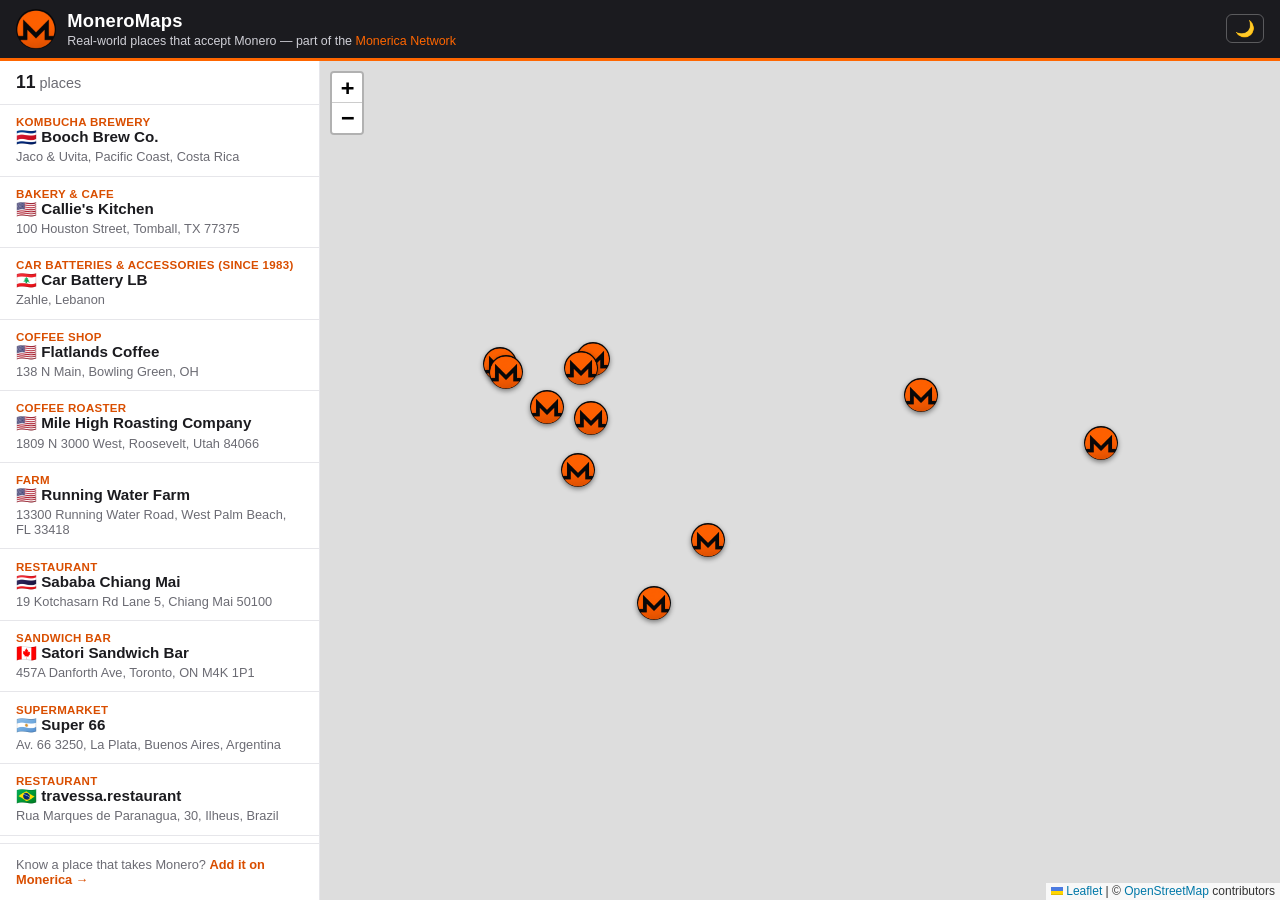
==== index.html @ b726f9e1 "Initial commit: MoneroMaps static site Interactive Leaflet/OpenStreetMap map of real-world Monero-ac" ====
<!doctype html>
<html lang="en">
<head>
  <meta charset="utf-8" />
  <meta name="viewport" content="width=device-width, initial-scale=1" />
  <script>(function(){try{var t=localStorage.getItem("mm-theme");if(t==="dark"||t==="light")document.documentElement.setAttribute("data-theme",t);}catch(e){}})();</script>
  <title>MoneroMaps — Monero-accepting places you can visit</title>
  <meta name="description" content="An interactive map of real-world businesses that accept Monero (XMR). Part of the Monerica Network." />
  <link rel="icon" href="/favicon.ico" sizes="any" />
  <link rel="icon" type="image/png" sizes="32x32" href="/img/favicon-32.png" />
  <link rel="apple-touch-icon" href="/img/apple-touch-icon.png" />
  <link rel="stylesheet" href="vendor/leaflet/leaflet.css" />
  <link rel="stylesheet" href="css/style.css" />
</head>
<body>
  <header class="mm-header">
    <div class="mm-brand">
      <img class="mm-logo" src="img/monero-logo.png" alt="Monero" width="40" height="40" />
      <div>
        <h1>MoneroMaps</h1>
        <p class="mm-tag">Real-world places that accept Monero — part of the
          <a href="/network.html">Monerica Network</a></p>
      </div>
    </div>
    <div class="mm-header-actions">
      <button id="mm-theme-toggle" class="mm-theme-btn" type="button" aria-label="Toggle dark mode">🌙</button>
      <button id="mm-toggle" class="mm-toggle" aria-label="Toggle list">☰ Places</button>
    </div>
  </header>

  <div class="mm-layout">
    <aside id="mm-panel" class="mm-panel">
      <div class="mm-panel-head">
        <strong id="mm-count">Loading…</strong> places
      </div>
      <ul id="mm-list" class="mm-list"></ul>

      <section class="mm-sponsors" id="mm-sponsors" hidden>
        <div class="mm-sponsors-label">
          Sponsors <span>· they keep the Monerica Network free</span>
        </div>
        <div class="mm-sponsor-track" id="mm-sponsor-track"></div>
        <a class="mm-sponsors-cta" href="/sponsors.html">See all sponsors →</a>
      </section>

      <div class="mm-panel-foot">
        Know a place that takes Monero?
        <a href="https://app.monerica.com/submit" target="_blank" rel="noopener">Add it on Monerica →</a>
      </div>
    </aside>
    <main id="mm-map" class="mm-map" aria-label="Map of Monero-accepting businesses"></main>
  </div>

  <script src="vendor/leaflet/leaflet.js"></script>
  <script src="js/app.js"></script>
  <script src="js/sponsors.js"></script>
  <script src="js/theme.js"></script>
</body>
</html>
---- vendor/leaflet/leaflet.css ----
/* required styles */

.leaflet-pane,
.leaflet-tile,
.leaflet-marker-icon,
.leaflet-marker-shadow,
.leaflet-tile-container,
.leaflet-pane > svg,
.leaflet-pane > canvas,
.leaflet-zoom-box,
.leaflet-image-layer,
.leaflet-layer {
	position: absolute;
	left: 0;
	top: 0;
	}
.leaflet-container {
	overflow: hidden;
	}
.leaflet-tile,
.leaflet-marker-icon,
.leaflet-marker-shadow {
	-webkit-user-select: none;
	   -moz-user-select: none;
	        user-select: none;
	  -webkit-user-drag: none;
	}
/* Prevents IE11 from highlighting tiles in blue */
.leaflet-tile::selection {
	background: transparent;
}
/* Safari renders non-retina tile on retina better with this, but Chrome is worse */
.leaflet-safari .leaflet-tile {
	image-rendering: -webkit-optimize-contrast;
	}
/* hack that prevents hw layers "stretching" when loading new tiles */
.leaflet-safari .leaflet-tile-container {
	width: 1600px;
	height: 1600px;
	-webkit-transform-origin: 0 0;
	}
.leaflet-marker-icon,
.leaflet-marker-shadow {
	display: block;
	}
/* .leaflet-container svg: reset svg max-width decleration shipped in Joomla! (joomla.org) 3.x */
/* .leaflet-container img: map is broken in FF if you have max-width: 100% on tiles */
.leaflet-container .leaflet-overlay-pane svg {
	max-width: none !important;
	max-height: none !important;
	}
.leaflet-container .leaflet-marker-pane img,
.leaflet-container .leaflet-shadow-pane img,
.leaflet-container .leaflet-tile-pane img,
.leaflet-container img.leaflet-image-layer,
.leaflet-container .leaflet-tile {
	max-width: none !important;
	max-height: none !important;
	width: auto;
	padding: 0;
	}

.leaflet-container img.leaflet-tile {
	/* See: https://bugs.chromium.org/p/chromium/issues/detail?id=600120 */
	mix-blend-mode: plus-lighter;
}

.leaflet-container.leaflet-touch-zoom {
	-ms-touch-action: pan-x pan-y;
	touch-action: pan-x pan-y;
	}
.leaflet-container.leaflet-touch-drag {
	-ms-touch-action: pinch-zoom;
	/* Fallback for FF which doesn't support pinch-zoom */
	touch-action: none;
	touch-action: pinch-zoom;
}
.leaflet-container.leaflet-touch-drag.leaflet-touch-zoom {
	-ms-touch-action: none;
	touch-action: none;
}
.leaflet-container {
	-webkit-tap-highlight-color: transparent;
}
.leaflet-container a {
	-webkit-tap-highlight-color: rgba(51, 181, 229, 0.4);
}
.leaflet-tile {
	filter: inherit;
	visibility: hidden;
	}
.leaflet-tile-loaded {
	visibility: inherit;
	}
.leaflet-zoom-box {
	width: 0;
	height: 0;
	-moz-box-sizing: border-box;
	     box-sizing: border-box;
	z-index: 800;
	}
/* workaround for https://bugzilla.mozilla.org/show_bug.cgi?id=888319 */
.leaflet-overlay-pane svg {
	-moz-user-select: none;
	}

.leaflet-pane         { z-index: 400; }

.leaflet-tile-pane    { z-index: 200; }
.leaflet-overlay-pane { z-index: 400; }
.leaflet-shadow-pane  { z-index: 500; }
.leaflet-marker-pane  { z-index: 600; }
.leaflet-tooltip-pane   { z-index: 650; }
.leaflet-popup-pane   { z-index: 700; }

.leaflet-map-pane canvas { z-index: 100; }
.leaflet-map-pane svg    { z-index: 200; }

.leaflet-vml-shape {
	width: 1px;
	height: 1px;
	}
.lvml {
	behavior: url(#default#VML);
	display: inline-block;
	position: absolute;
	}


/* control positioning */

.leaflet-control {
	position: relative;
	z-index: 800;
	pointer-events: visiblePainted; /* IE 9-10 doesn't have auto */
	pointer-events: auto;
	}
.leaflet-top,
.leaflet-bottom {
	position: absolute;
	z-index: 1000;
	pointer-events: none;
	}
.leaflet-top {
	top: 0;
	}
.leaflet-right {
	right: 0;
	}
.leaflet-bottom {
	bottom: 0;
	}
.leaflet-left {
	left: 0;
	}
.leaflet-control {
	float: left;
	clear: both;
	}
.leaflet-right .leaflet-control {
	float: right;
	}
.leaflet-top .leaflet-control {
	margin-top: 10px;
	}
.leaflet-bottom .leaflet-control {
	margin-bottom: 10px;
	}
.leaflet-left .leaflet-control {
	margin-left: 10px;
	}
.leaflet-right .leaflet-control {
	margin-right: 10px;
	}


/* zoom and fade animations */

.leaflet-fade-anim .leaflet-popup {
	opacity: 0;
	-webkit-transition: opacity 0.2s linear;
	   -moz-transition: opacity 0.2s linear;
	        transition: opacity 0.2s linear;
	}
.leaflet-fade-anim .leaflet-map-pane .leaflet-popup {
	opacity: 1;
	}
.leaflet-zoom-animated {
	-webkit-transform-origin: 0 0;
	    -ms-transform-origin: 0 0;
	        transform-origin: 0 0;
	}
svg.leaflet-zoom-animated {
	will-change: transform;
}

.leaflet-zoom-anim .leaflet-zoom-animated {
	-webkit-transition: -webkit-transform 0.25s cubic-bezier(0,0,0.25,1);
	   -moz-transition:    -moz-transform 0.25s cubic-bezier(0,0,0.25,1);
	        transition:         transform 0.25s cubic-bezier(0,0,0.25,1);
	}
.leaflet-zoom-anim .leaflet-tile,
.leaflet-pan-anim .leaflet-tile {
	-webkit-transition: none;
	   -moz-transition: none;
	        transition: none;
	}

.leaflet-zoom-anim .leaflet-zoom-hide {
	visibility: hidden;
	}


/* cursors */

.leaflet-interactive {
	cursor: pointer;
	}
.leaflet-grab {
	cursor: -webkit-grab;
	cursor:    -moz-grab;
	cursor:         grab;
	}
.leaflet-crosshair,
.leaflet-crosshair .leaflet-interactive {
	cursor: crosshair;
	}
.leaflet-popup-pane,
.leaflet-control {
	cursor: auto;
	}
.leaflet-dragging .leaflet-grab,
.leaflet-dragging .leaflet-grab .leaflet-interactive,
.leaflet-dragging .leaflet-marker-draggable {
	cursor: move;
	cursor: -webkit-grabbing;
	cursor:    -moz-grabbing;
	cursor:         grabbing;
	}

/* marker & overlays interactivity */
.leaflet-marker-icon,
.leaflet-marker-shadow,
.leaflet-image-layer,
.leaflet-pane > svg path,
.leaflet-tile-container {
	pointer-events: none;
	}

.leaflet-marker-icon.leaflet-interactive,
.leaflet-image-layer.leaflet-interactive,
.leaflet-pane > svg path.leaflet-interactive,
svg.leaflet-image-layer.leaflet-interactive path {
	pointer-events: visiblePainted; /* IE 9-10 doesn't have auto */
	pointer-events: auto;
	}

/* visual tweaks */

.leaflet-container {
	background: #ddd;
	outline-offset: 1px;
	}
.leaflet-container a {
	color: #0078A8;
	}
.leaflet-zoom-box {
	border: 2px dotted #38f;
	background: rgba(255,255,255,0.5);
	}


/* general typography */
.leaflet-container {
	font-family: "Helvetica Neue", Arial, Helvetica, sans-serif;
	font-size: 12px;
	font-size: 0.75rem;
	line-height: 1.5;
	}


/* general toolbar styles */

.leaflet-bar {
	box-shadow: 0 1px 5px rgba(0,0,0,0.65);
	border-radius: 4px;
	}
.leaflet-bar a {
	background-color: #fff;
	border-bottom: 1px solid #ccc;
	width: 26px;
	height: 26px;
	line-height: 26px;
	display: block;
	text-align: center;
	text-decoration: none;
	color: black;
	}
.leaflet-bar a,
.leaflet-control-layers-toggle {
	background-position: 50% 50%;
	background-repeat: no-repeat;
	display: block;
	}
.leaflet-bar a:hover,
.leaflet-bar a:focus {
	background-color: #f4f4f4;
	}
.leaflet-bar a:first-child {
	border-top-left-radius: 4px;
	border-top-right-radius: 4px;
	}
.leaflet-bar a:last-child {
	border-bottom-left-radius: 4px;
	border-bottom-right-radius: 4px;
	border-bottom: none;
	}
.leaflet-bar a.leaflet-disabled {
	cursor: default;
	background-color: #f4f4f4;
	color: #bbb;
	}

.leaflet-touch .leaflet-bar a {
	width: 30px;
	height: 30px;
	line-height: 30px;
	}
.leaflet-touch .leaflet-bar a:first-child {
	border-top-left-radius: 2px;
	border-top-right-radius: 2px;
	}
.leaflet-touch .leaflet-bar a:last-child {
	border-bottom-left-radius: 2px;
	border-bottom-right-radius: 2px;
	}

/* zoom control */

.leaflet-control-zoom-in,
.leaflet-control-zoom-out {
	font: bold 18px 'Lucida Console', Monaco, monospace;
	text-indent: 1px;
	}

.leaflet-touch .leaflet-control-zoom-in, .leaflet-touch .leaflet-control-zoom-out  {
	font-size: 22px;
	}


/* layers control */

.leaflet-control-layers {
	box-shadow: 0 1px 5px rgba(0,0,0,0.4);
	background: #fff;
	border-radius: 5px;
	}
.leaflet-control-layers-toggle {
	background-image: url(images/layers.png);
	width: 36px;
	height: 36px;
	}
.leaflet-retina .leaflet-control-layers-toggle {
	background-image: url(images/layers-2x.png);
	background-size: 26px 26px;
	}
.leaflet-touch .leaflet-control-layers-toggle {
	width: 44px;
	height: 44px;
	}
.leaflet-control-layers .leaflet-control-layers-list,
.leaflet-control-layers-expanded .leaflet-control-layers-toggle {
	display: none;
	}
.leaflet-control-layers-expanded .leaflet-control-layers-list {
	display: block;
	position: relative;
	}
.leaflet-control-layers-expanded {
	padding: 6px 10px 6px 6px;
	color: #333;
	background: #fff;
	}
.leaflet-control-layers-scrollbar {
	overflow-y: scroll;
	overflow-x: hidden;
	padding-right: 5px;
	}
.leaflet-control-layers-selector {
	margin-top: 2px;
	position: relative;
	top: 1px;
	}
.leaflet-control-layers label {
	display: block;
	font-size: 13px;
	font-size: 1.08333em;
	}
.leaflet-control-layers-separator {
	height: 0;
	border-top: 1px solid #ddd;
	margin: 5px -10px 5px -6px;
	}

/* Default icon URLs */
.leaflet-default-icon-path { /* used only in path-guessing heuristic, see L.Icon.Default */
	background-image: url(images/marker-icon.png);
	}


/* attribution and scale controls */

.leaflet-container .leaflet-control-attribution {
	background: #fff;
	background: rgba(255, 255, 255, 0.8);
	margin: 0;
	}
.leaflet-control-attribution,
.leaflet-control-scale-line {
	padding: 0 5px;
	color: #333;
	line-height: 1.4;
	}
.leaflet-control-attribution a {
	text-decoration: none;
	}
.leaflet-control-attribution a:hover,
.leaflet-control-attribution a:focus {
	text-decoration: underline;
	}
.leaflet-attribution-flag {
	display: inline !important;
	vertical-align: baseline !important;
	width: 1em;
	height: 0.6669em;
	}
.leaflet-left .leaflet-control-scale {
	margin-left: 5px;
	}
.leaflet-bottom .leaflet-control-scale {
	margin-bottom: 5px;
	}
.leaflet-control-scale-line {
	border: 2px solid #777;
	border-top: none;
	line-height: 1.1;
	padding: 2px 5px 1px;
	white-space: nowrap;
	-moz-box-sizing: border-box;
	     box-sizing: border-box;
	background: rgba(255, 255, 255, 0.8);
	text-shadow: 1px 1px #fff;
	}
.leaflet-control-scale-line:not(:first-child) {
	border-top: 2px solid #777;
	border-bottom: none;
	margin-top: -2px;
	}
.leaflet-control-scale-line:not(:first-child):not(:last-child) {
	border-bottom: 2px solid #777;
	}

.leaflet-touch .leaflet-control-attribution,
.leaflet-touch .leaflet-control-layers,
.leaflet-touch .leaflet-bar {
	box-shadow: none;
	}
.leaflet-touch .leaflet-control-layers,
.leaflet-touch .leaflet-bar {
	border: 2px solid rgba(0,0,0,0.2);
	background-clip: padding-box;
	}


/* popup */

.leaflet-popup {
	position: absolute;
	text-align: center;
	margin-bottom: 20px;
	}
.leaflet-popup-content-wrapper {
	padding: 1px;
	text-align: left;
	border-radius: 12px;
	}
.leaflet-popup-content {
	margin: 13px 24px 13px 20px;
	line-height: 1.3;
	font-size: 13px;
	font-size: 1.08333em;
	min-height: 1px;
	}
.leaflet-popup-content p {
	margin: 17px 0;
	margin: 1.3em 0;
	}
.leaflet-popup-tip-container {
	width: 40px;
	height: 20px;
	position: absolute;
	left: 50%;
	margin-top: -1px;
	margin-left: -20px;
	overflow: hidden;
	pointer-events: none;
	}
.leaflet-popup-tip {
	width: 17px;
	height: 17px;
	padding: 1px;

	margin: -10px auto 0;
	pointer-events: auto;

	-webkit-transform: rotate(45deg);
	   -moz-transform: rotate(45deg);
	    -ms-transform: rotate(45deg);
	        transform: rotate(45deg);
	}
.leaflet-popup-content-wrapper,
.leaflet-popup-tip {
	background: white;
	color: #333;
	box-shadow: 0 3px 14px rgba(0,0,0,0.4);
	}
.leaflet-container a.leaflet-popup-close-button {
	position: absolute;
	top: 0;
	right: 0;
	border: none;
	text-align: center;
	width: 24px;
	height: 24px;
	font: 16px/24px Tahoma, Verdana, sans-serif;
	color: #757575;
	text-decoration: none;
	background: transparent;
	}
.leaflet-container a.leaflet-popup-close-button:hover,
.leaflet-container a.leaflet-popup-close-button:focus {
	color: #585858;
	}
.leaflet-popup-scrolled {
	overflow: auto;
	}

.leaflet-oldie .leaflet-popup-content-wrapper {
	-ms-zoom: 1;
	}
.leaflet-oldie .leaflet-popup-tip {
	width: 24px;
	margin: 0 auto;

	-ms-filter: "progid:DXImageTransform.Microsoft.Matrix(M11=0.70710678, M12=0.70710678, M21=-0.70710678, M22=0.70710678)";
	filter: progid:DXImageTransform.Microsoft.Matrix(M11=0.70710678, M12=0.70710678, M21=-0.70710678, M22=0.70710678);
	}

.leaflet-oldie .leaflet-control-zoom,
.leaflet-oldie .leaflet-control-layers,
.leaflet-oldie .leaflet-popup-content-wrapper,
.leaflet-oldie .leaflet-popup-tip {
	border: 1px solid #999;
	}


/* div icon */

.leaflet-div-icon {
	background: #fff;
	border: 1px solid #666;
	}


/* Tooltip */
/* Base styles for the element that has a tooltip */
.leaflet-tooltip {
	position: absolute;
	padding: 6px;
	background-color: #fff;
	border: 1px solid #fff;
	border-radius: 3px;
	color: #222;
	white-space: nowrap;
	-webkit-user-select: none;
	-moz-user-select: none;
	-ms-user-select: none;
	user-select: none;
	pointer-events: none;
	box-shadow: 0 1px 3px rgba(0,0,0,0.4);
	}
.leaflet-tooltip.leaflet-interactive {
	cursor: pointer;
	pointer-events: auto;
	}
.leaflet-tooltip-top:before,
.leaflet-tooltip-bottom:before,
.leaflet-tooltip-left:before,
.leaflet-tooltip-right:before {
	position: absolute;
	pointer-events: none;
	border: 6px solid transparent;
	background: transparent;
	content: "";
	}

/* Directions */

.leaflet-tooltip-bottom {
	margin-top: 6px;
}
.leaflet-tooltip-top {
	margin-top: -6px;
}
.leaflet-tooltip-bottom:before,
.leaflet-tooltip-top:before {
	left: 50%;
	margin-left: -6px;
	}
.leaflet-tooltip-top:before {
	bottom: 0;
	margin-bottom: -12px;
	border-top-color: #fff;
	}
.leaflet-tooltip-bottom:before {
	top: 0;
	margin-top: -12px;
	margin-left: -6px;
	border-bottom-color: #fff;
	}
.leaflet-tooltip-left {
	margin-left: -6px;
}
.leaflet-tooltip-right {
	margin-left: 6px;
}
.leaflet-tooltip-left:before,
.leaflet-tooltip-right:before {
	top: 50%;
	margin-top: -6px;
	}
.leaflet-tooltip-left:before {
	right: 0;
	margin-right: -12px;
	border-left-color: #fff;
	}
.leaflet-tooltip-right:before {
	left: 0;
	margin-left: -12px;
	border-right-color: #fff;
	}

/* Printing */

@media print {
	/* Prevent printers from removing background-images of controls. */
	.leaflet-control {
		-webkit-print-color-adjust: exact;
		print-color-adjust: exact;
		}
	}
---- css/style.css ----
:root {
  --xmr: #ff6600;
  --xmr-dark: #d94e00;
  --ink: #1b1b1f;
  --bg: #ffffff;
  --panel: #ffffff;
  --card-bg: #ffffff;
  --subtle-bg: #fafafa;
  --hover-bg: #fff5ee;
  --muted: #6b6b73;
  --line: #e6e6ea;
}

/* Dark theme — applied when the user picks it, OR when the OS prefers dark and
   the user hasn't explicitly chosen light. */
:root[data-theme="dark"] {
  --ink: #e8e8ea;
  --bg: #121216;
  --panel: #17171c;
  --card-bg: #1e1e24;
  --subtle-bg: #1a1a1f;
  --hover-bg: #26221b;
  --muted: #9a9aa2;
  --line: #2b2b33;
}
@media (prefers-color-scheme: dark) {
  :root:not([data-theme="light"]) {
    --ink: #e8e8ea;
    --bg: #121216;
    --panel: #17171c;
    --card-bg: #1e1e24;
    --subtle-bg: #1a1a1f;
    --hover-bg: #26221b;
    --muted: #9a9aa2;
    --line: #2b2b33;
  }
}

* { box-sizing: border-box; }
html, body { height: 100%; margin: 0; }
body {
  font-family: -apple-system, BlinkMacSystemFont, "Segoe UI", Roboto, Helvetica, Arial, sans-serif;
  color: var(--ink);
  background: var(--bg);
  display: flex; flex-direction: column;
}

/* Header */
.mm-header {
  display: flex; align-items: center; justify-content: space-between;
  gap: 1rem; padding: .55rem 1rem;
  background: #1b1b1f; color: #fff;
  border-bottom: 3px solid var(--xmr);
  flex: 0 0 auto;
}
.mm-header-actions { display: flex; align-items: center; gap: .5rem; flex: 0 0 auto; }
.mm-theme-btn {
  background: transparent; border: 1px solid rgba(255,255,255,.28); color: #fff;
  border-radius: 6px; padding: .35rem .5rem; cursor: pointer; font-size: 1rem; line-height: 1;
}
.mm-theme-btn:hover { border-color: var(--xmr); }
.mm-brand { display: flex; align-items: center; gap: .7rem; }
.mm-logo {
  width: 40px; height: 40px; border-radius: 50%;
  display: block; flex: 0 0 auto;
}
.mm-header h1 { font-size: 1.15rem; margin: 0; letter-spacing: .2px; }
.mm-tag { margin: .1rem 0 0; font-size: .78rem; color: #cfcfd6; }
.mm-tag a { color: var(--xmr); text-decoration: none; }
.mm-tag a:hover { text-decoration: underline; }
.mm-toggle {
  display: none; background: var(--xmr); color: #fff; border: 0;
  padding: .5rem .8rem; border-radius: 6px; font-weight: 600; cursor: pointer;
}

/* Layout */
.mm-layout { flex: 1 1 auto; display: flex; min-height: 0; }
.mm-panel {
  flex: 0 0 320px; background: var(--panel); border-right: 1px solid var(--line);
  display: flex; flex-direction: column; min-height: 0;
}
.mm-panel-head { padding: .7rem 1rem; border-bottom: 1px solid var(--line); font-size: .9rem; color: var(--muted); }
.mm-panel-head strong { color: var(--ink); font-size: 1.1rem; }
.mm-list { list-style: none; margin: 0; padding: 0; overflow-y: auto; flex: 1 1 auto; }
.mm-item {
  padding: .7rem 1rem; border-bottom: 1px solid var(--line); cursor: pointer;
}
.mm-item:hover, .mm-item.is-active { background: var(--hover-bg); }
.mm-item h3 { margin: 0 0 .15rem; font-size: .95rem; }
.mm-item .mm-cat { color: var(--xmr-dark); font-size: .72rem; font-weight: 600; text-transform: uppercase; letter-spacing: .3px; }
.mm-item .mm-addr { color: var(--muted); font-size: .8rem; margin-top: .15rem; }
.mm-panel-foot { padding: .8rem 1rem; border-top: 1px solid var(--line); font-size: .8rem; color: var(--muted); }
.mm-panel-foot a { color: var(--xmr-dark); font-weight: 600; text-decoration: none; }

.mm-map { flex: 1 1 auto; min-height: 0; }

/* Monero-logo marker */
.mm-marker {
  border-radius: 50%;
  box-shadow: 0 2px 5px rgba(0, 0, 0, .45);
  transition: transform .12s ease;
}
.mm-marker:hover { transform: scale(1.15); }

/* Popups (theme-aware via variables) */
.leaflet-popup-content-wrapper, .leaflet-popup-tip { background: var(--card-bg); color: var(--ink); }
.leaflet-popup-content { margin: .7rem .9rem; font-size: .9rem; }
.mm-pop h3 { margin: 0 0 .25rem; font-size: 1rem; }
.mm-pop .mm-cat { color: var(--xmr-dark); font-size: .72rem; font-weight: 700; text-transform: uppercase; }
.mm-pop .mm-addr { color: var(--muted); margin: .3rem 0; }
.mm-pop a { color: var(--xmr-dark); font-weight: 600; text-decoration: none; }
.mm-pop .mm-links { margin-top: .4rem; display: flex; gap: .8rem; flex-wrap: wrap; }
.mm-pop .mm-flag { color: var(--muted); margin: .3rem 0; }

/* Country flag */
.mm-flag-emoji { font-size: 1.05rem; line-height: 1; vertical-align: -1px; }

/* Sponsors (live Monerica Network feed) */
.mm-sponsors { border-top: 1px solid var(--line); padding: .7rem 1rem .55rem; background: var(--subtle-bg); flex: 0 0 auto; }
.mm-sponsors-label { font-size: .68rem; text-transform: uppercase; letter-spacing: .06em; color: var(--xmr-dark); font-weight: 700; margin-bottom: .5rem; }
.mm-sponsors-label span { color: var(--muted); font-weight: 500; text-transform: none; letter-spacing: 0; }
.mm-sponsor-track { transition: opacity .18s ease; min-height: 74px; }
.mm-sponsor-card { display: block; text-decoration: none; color: var(--ink); border: 1px solid var(--line); border-radius: 7px; padding: .55rem .65rem; background: var(--card-bg); }
.mm-sponsor-card:hover { border-color: var(--xmr); }
.mm-sp-badge { display: inline-block; font-size: .62rem; text-transform: uppercase; letter-spacing: .04em; color: #fff; background: var(--xmr); border-radius: 4px; padding: .06rem .35rem; margin-bottom: .3rem; }
.mm-sp-name { display: block; font-weight: 700; font-size: .9rem; }
.mm-sp-desc { display: block; color: var(--muted); font-size: .78rem; margin-top: .15rem; }
.mm-sp-rating { display: inline-block; margin-top: .3rem; font-size: .76rem; color: var(--xmr-dark); font-weight: 600; }
.mm-sp-count { color: var(--muted); font-weight: 400; }
.mm-sponsors-cta { display: inline-block; margin-top: .5rem; font-size: .76rem; color: var(--xmr-dark); font-weight: 600; text-decoration: none; }
.mm-sponsors-cta:hover { text-decoration: underline; }

/* Clickable brand (sponsors / network pages) */
.mm-brand-link { text-decoration: none; color: inherit; }
.mm-back {
  color: #fff; background: var(--xmr); border-radius: 6px;
  padding: .4rem .7rem; font-weight: 600; text-decoration: none; font-size: .85rem;
  flex: 0 0 auto;
}
.mm-back:hover { background: var(--xmr-dark); }

/* Standalone content pages (sponsors, network) */
.mm-page {
  flex: 1 1 auto; overflow-y: auto;
  padding: 1.6rem 1.25rem 3rem; max-width: 1080px; width: 100%; margin: 0 auto;
}
.mm-page-title { margin: 0 0 .3rem; font-size: 1.55rem; }
.mm-page-sub { margin: 0 0 1.4rem; color: var(--muted); font-size: .92rem; line-height: 1.6; }
.mm-page-sub a { color: var(--xmr-dark); font-weight: 600; text-decoration: none; }
.mm-page-sub a:hover { text-decoration: underline; }
.mm-empty { color: var(--muted); }

/* Sponsors grid (/sponsors.html) — reuses .mm-sponsor-card */
.mm-sponsors-grid {
  display: grid; grid-template-columns: repeat(auto-fill, minmax(240px, 1fr)); gap: .85rem;
}

/* Network grid (/network.html) */
.mm-net-grid {
  display: grid; grid-template-columns: repeat(auto-fill, minmax(260px, 1fr)); gap: .85rem;
}
.mm-net-card {
  display: block; text-decoration: none; color: var(--ink);
  border: 1px solid var(--line); border-radius: 9px; padding: .85rem 1rem; background: var(--card-bg);
}
a.mm-net-card:hover { border-color: var(--xmr); }
.mm-net-card h3 { margin: 0 0 .3rem; font-size: 1rem; }
.mm-net-card p { margin: 0; color: var(--muted); font-size: .85rem; line-height: 1.5; }
.mm-net-here { color: var(--xmr-dark); font-weight: 600; font-size: .8rem; }
.mm-net-follow { margin: 2rem 0 .6rem; font-size: 1.05rem; }

@media (max-width: 720px) {
  .mm-toggle { display: block; }
  .mm-panel {
    position: absolute; z-index: 1200; top: 62px; bottom: 0; left: 0; width: 85%;
    max-width: 340px; transform: translateX(-100%); transition: transform .2s ease;
    box-shadow: 3px 0 12px rgba(0,0,0,.2);
  }
  .mm-panel.is-open { transform: translateX(0); }
}
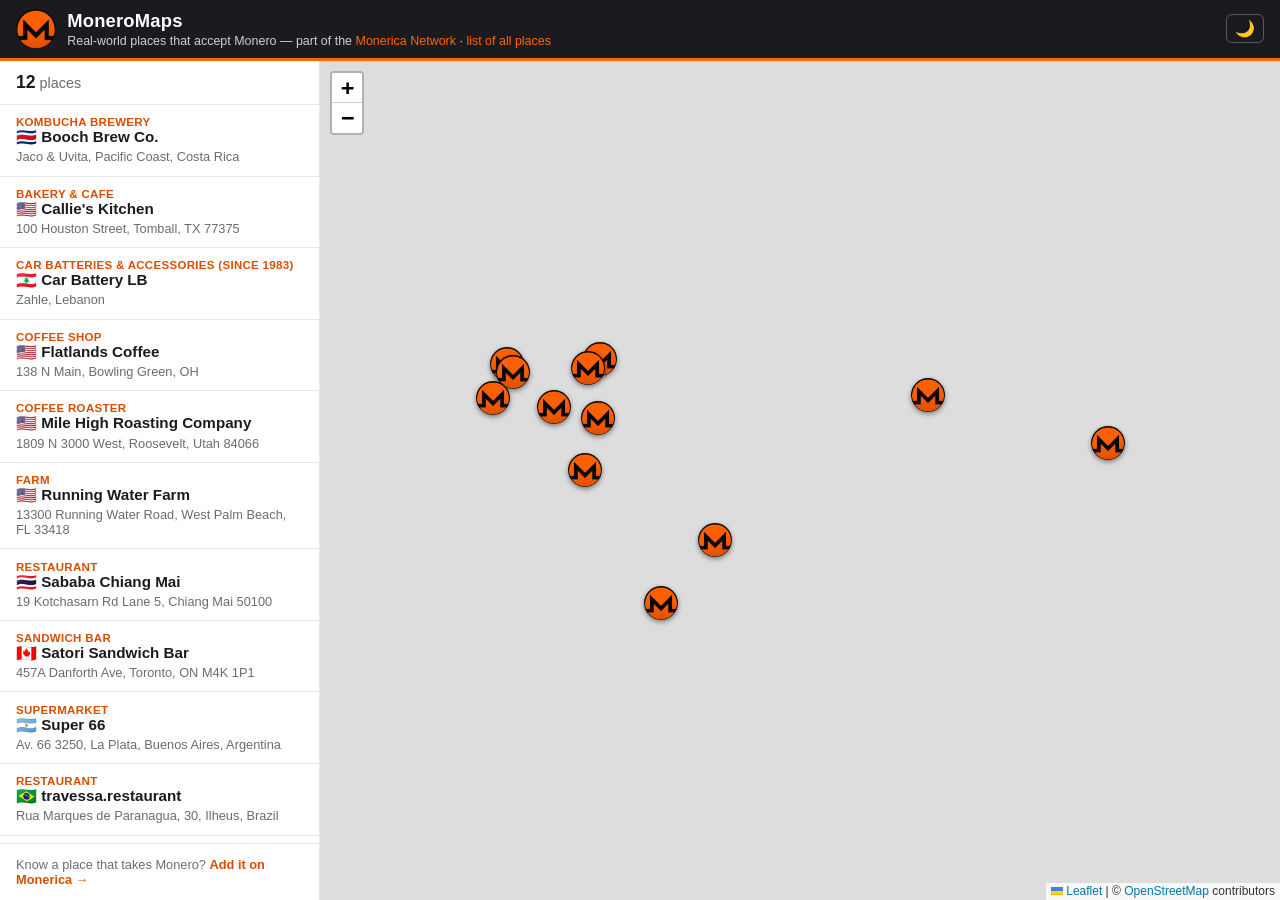
==== commit b53ef3c3: "Crawlable places list, sitemap and robots file" ====
--- a/index.html
+++ b/index.html
@@ -19,7 +19,7 @@
       <div>
         <h1>MoneroMaps</h1>
         <p class="mm-tag">Real-world places that accept Monero — part of the
-          <a href="/network.html">Monerica Network</a></p>
+          <a href="/network.html">Monerica Network</a> · <a href="/places.html">list of all places</a></p>
       </div>
     </div>
     <div class="mm-header-actions">
--- a/css/style.css
+++ b/css/style.css
@@ -94,6 +94,10 @@
 
 .mm-map { flex: 1 1 auto; min-height: 0; }
 
+/* Dark basemap without an API key: invert the OpenStreetMap tiles. Only the tile layer
+   carries the .mm-tiles-dark class, so markers/popups are untouched. */
+.mm-tiles-dark { filter: invert(1) hue-rotate(180deg) brightness(0.95) contrast(0.9) saturate(0.6); }
+
 /* Monero-logo marker */
 .mm-marker {
   border-radius: 50%;
